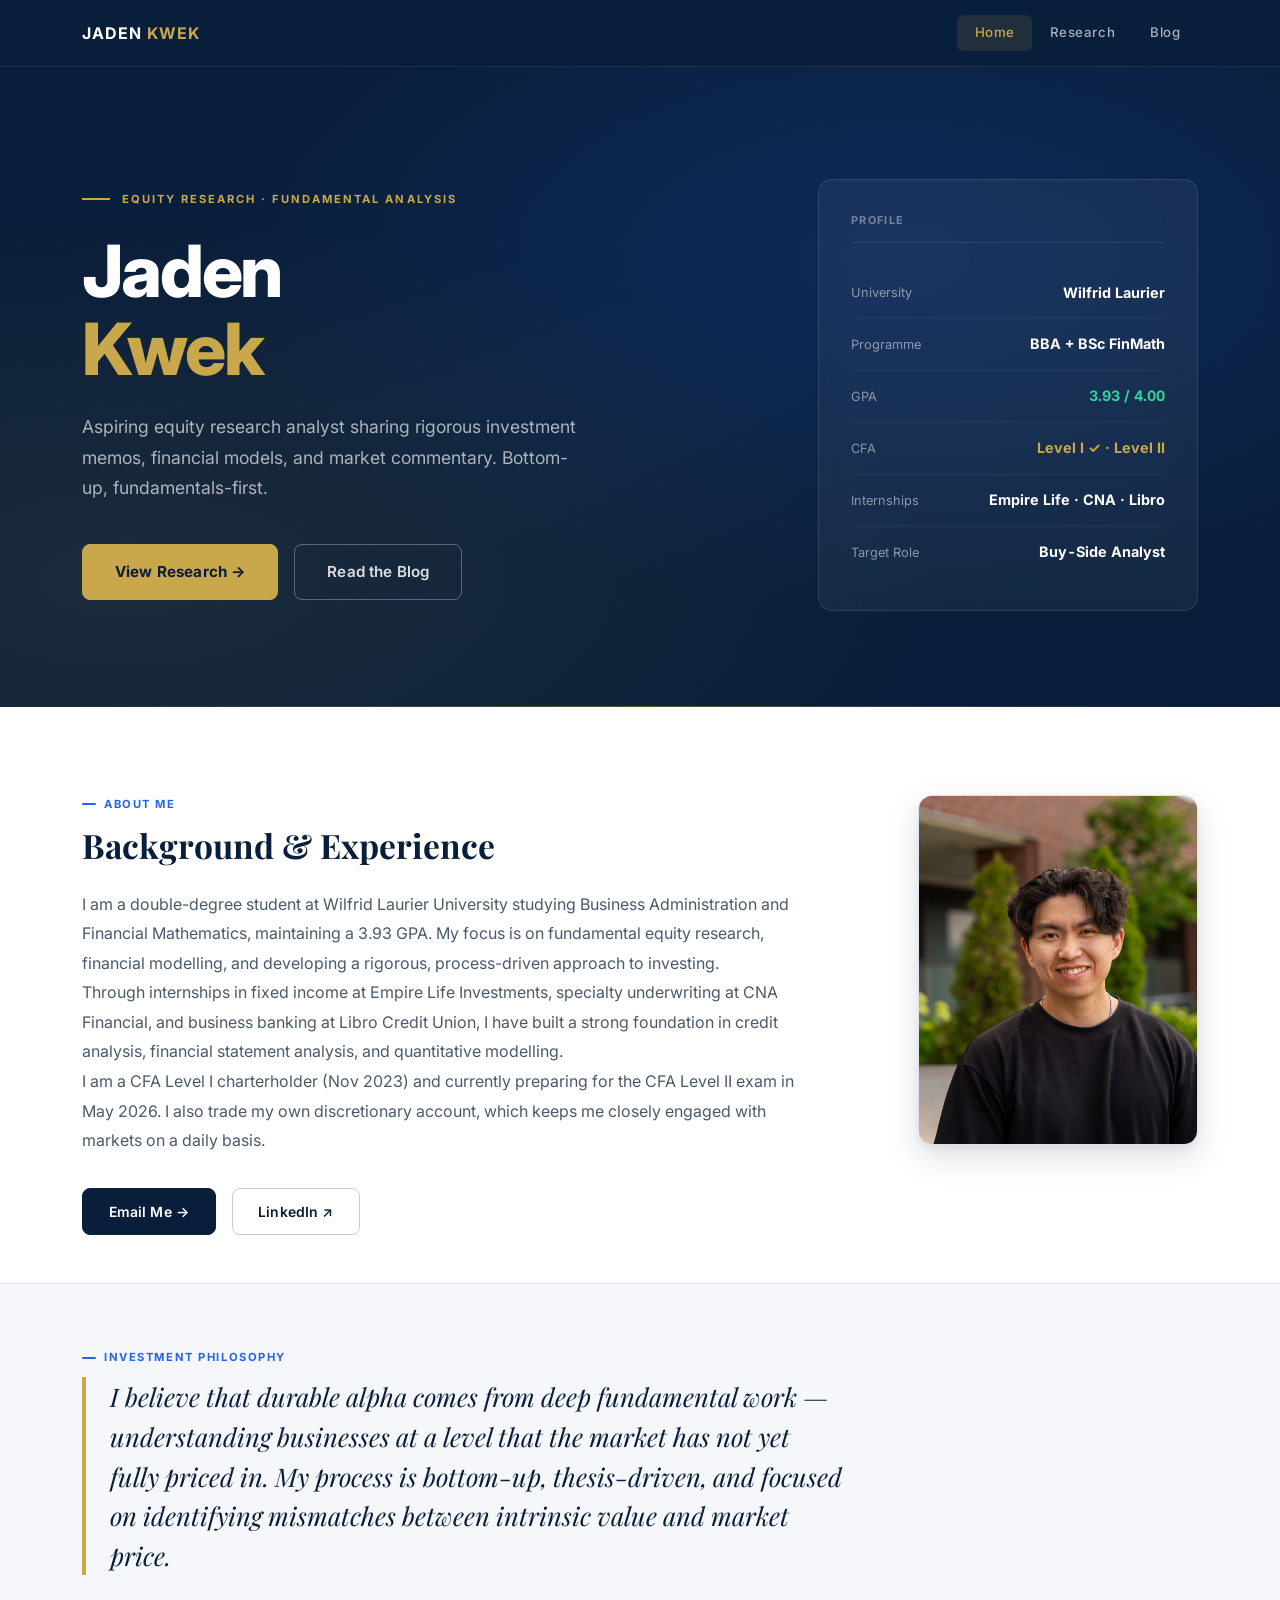
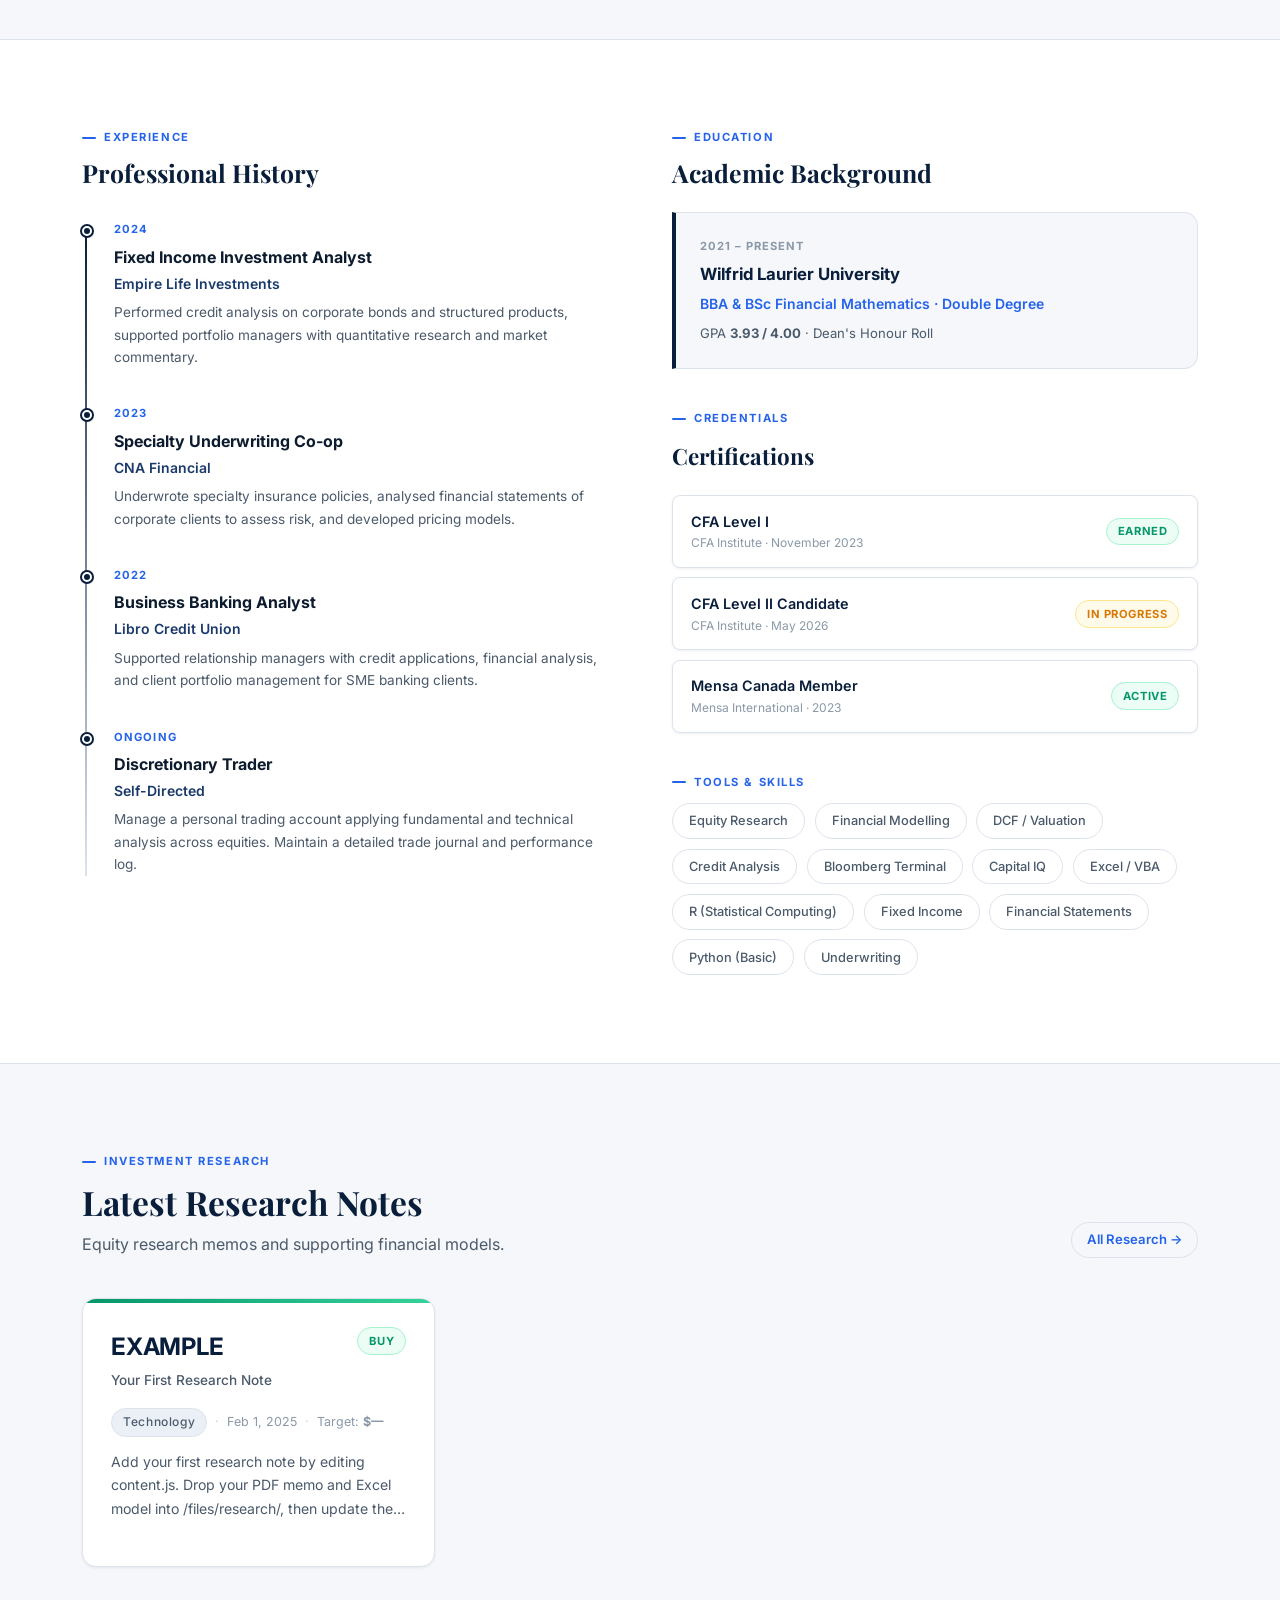
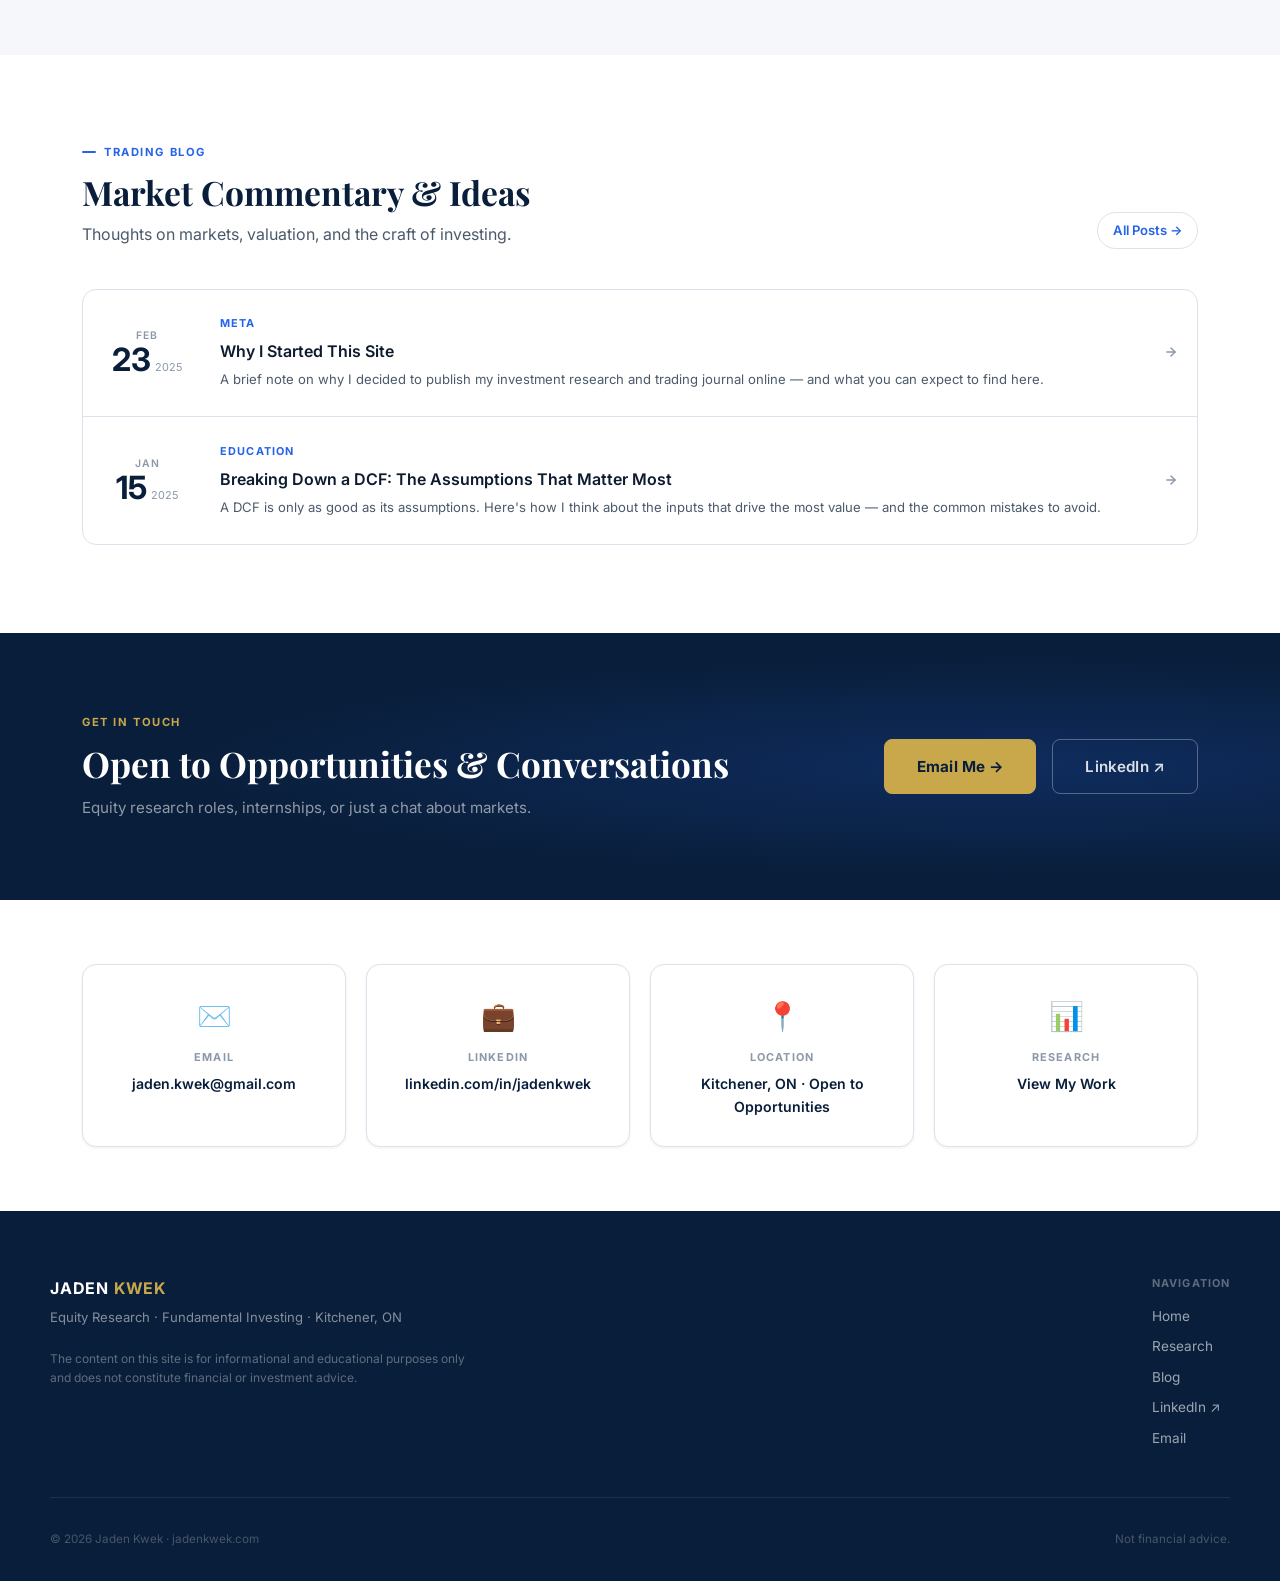
==== about.html @ 888ce2a8 "Initial commit — jadenkwek.com portfolio site" ====
<!DOCTYPE html>
<html lang="en">
<head>
  <meta charset="UTF-8" />
  <meta http-equiv="refresh" content="0; url=index.html" />
  <title>Redirecting — Jaden Kwek</title>
  <link rel="canonical" href="index.html" />
</head>
<body>
  <p>Redirecting to <a href="index.html">jadenkwek.com</a>…</p>
  <script>window.location.replace('index.html');</script>
</body>
</html>
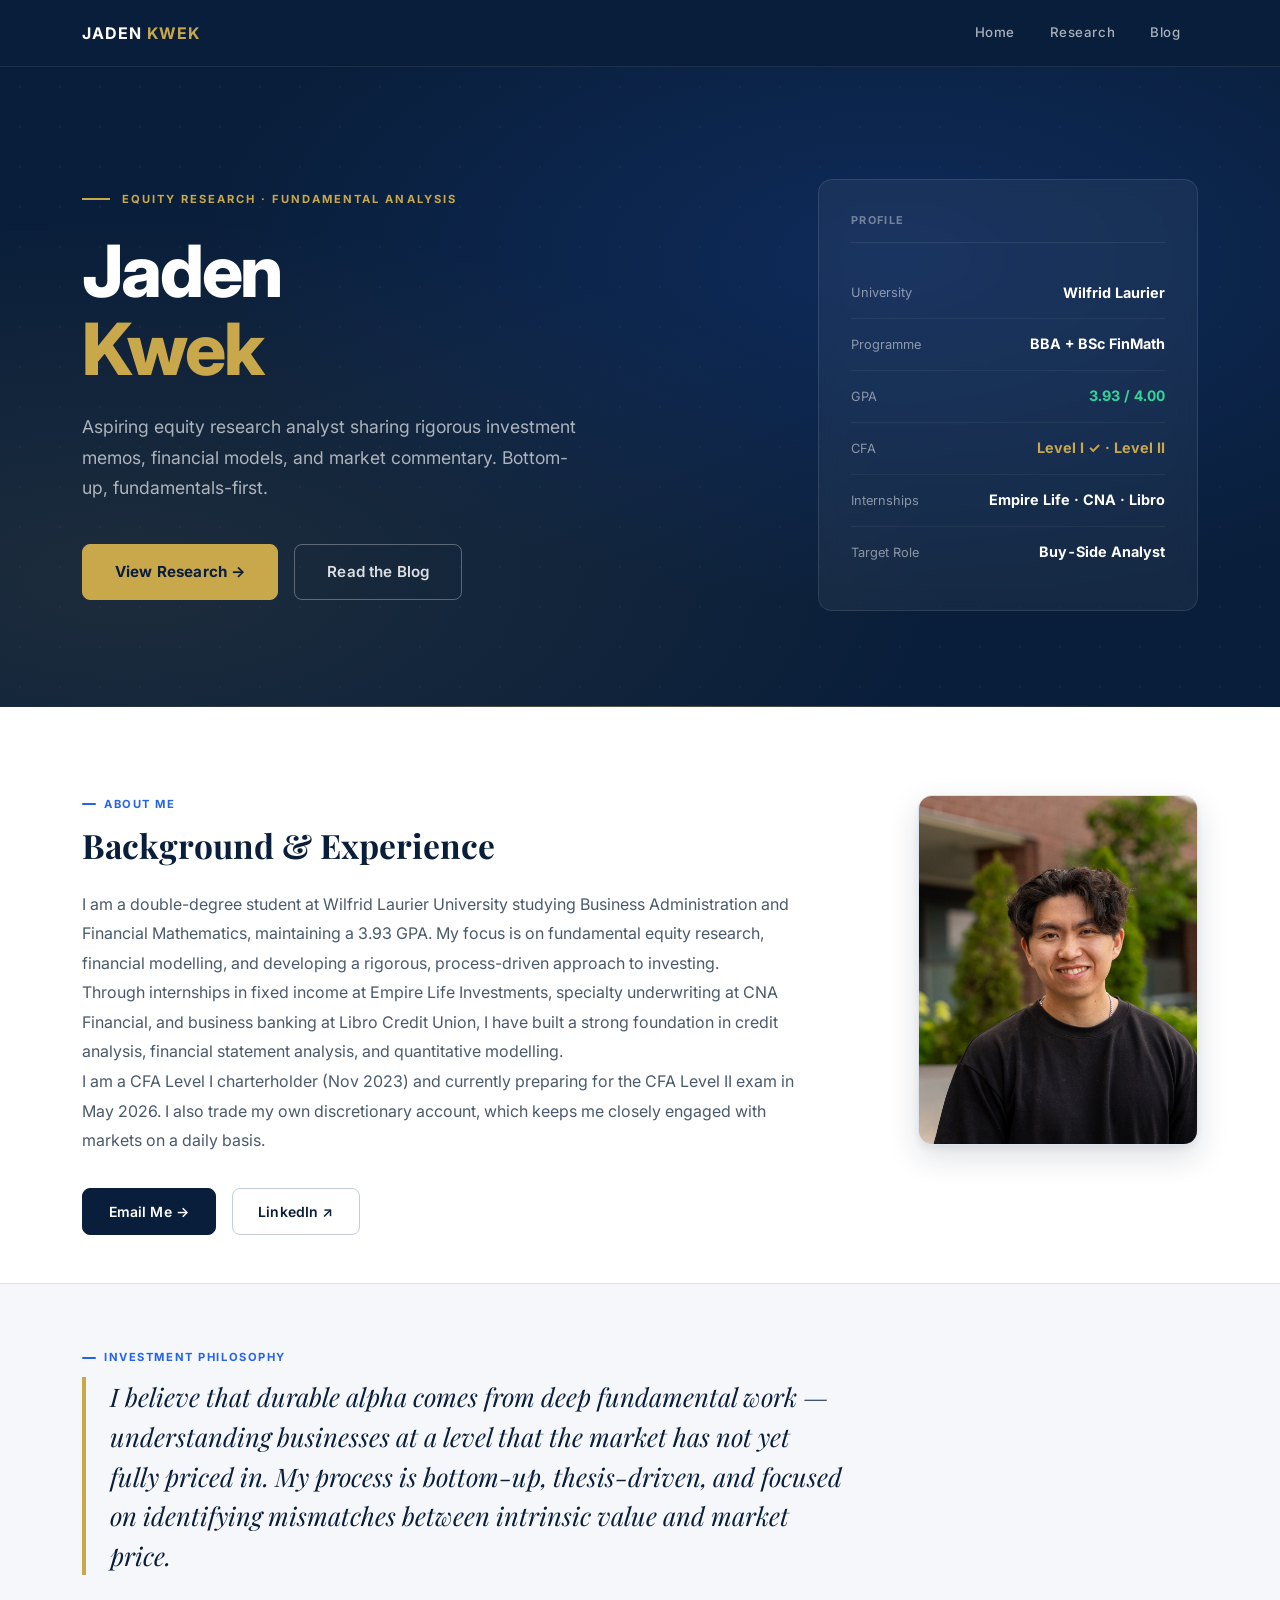
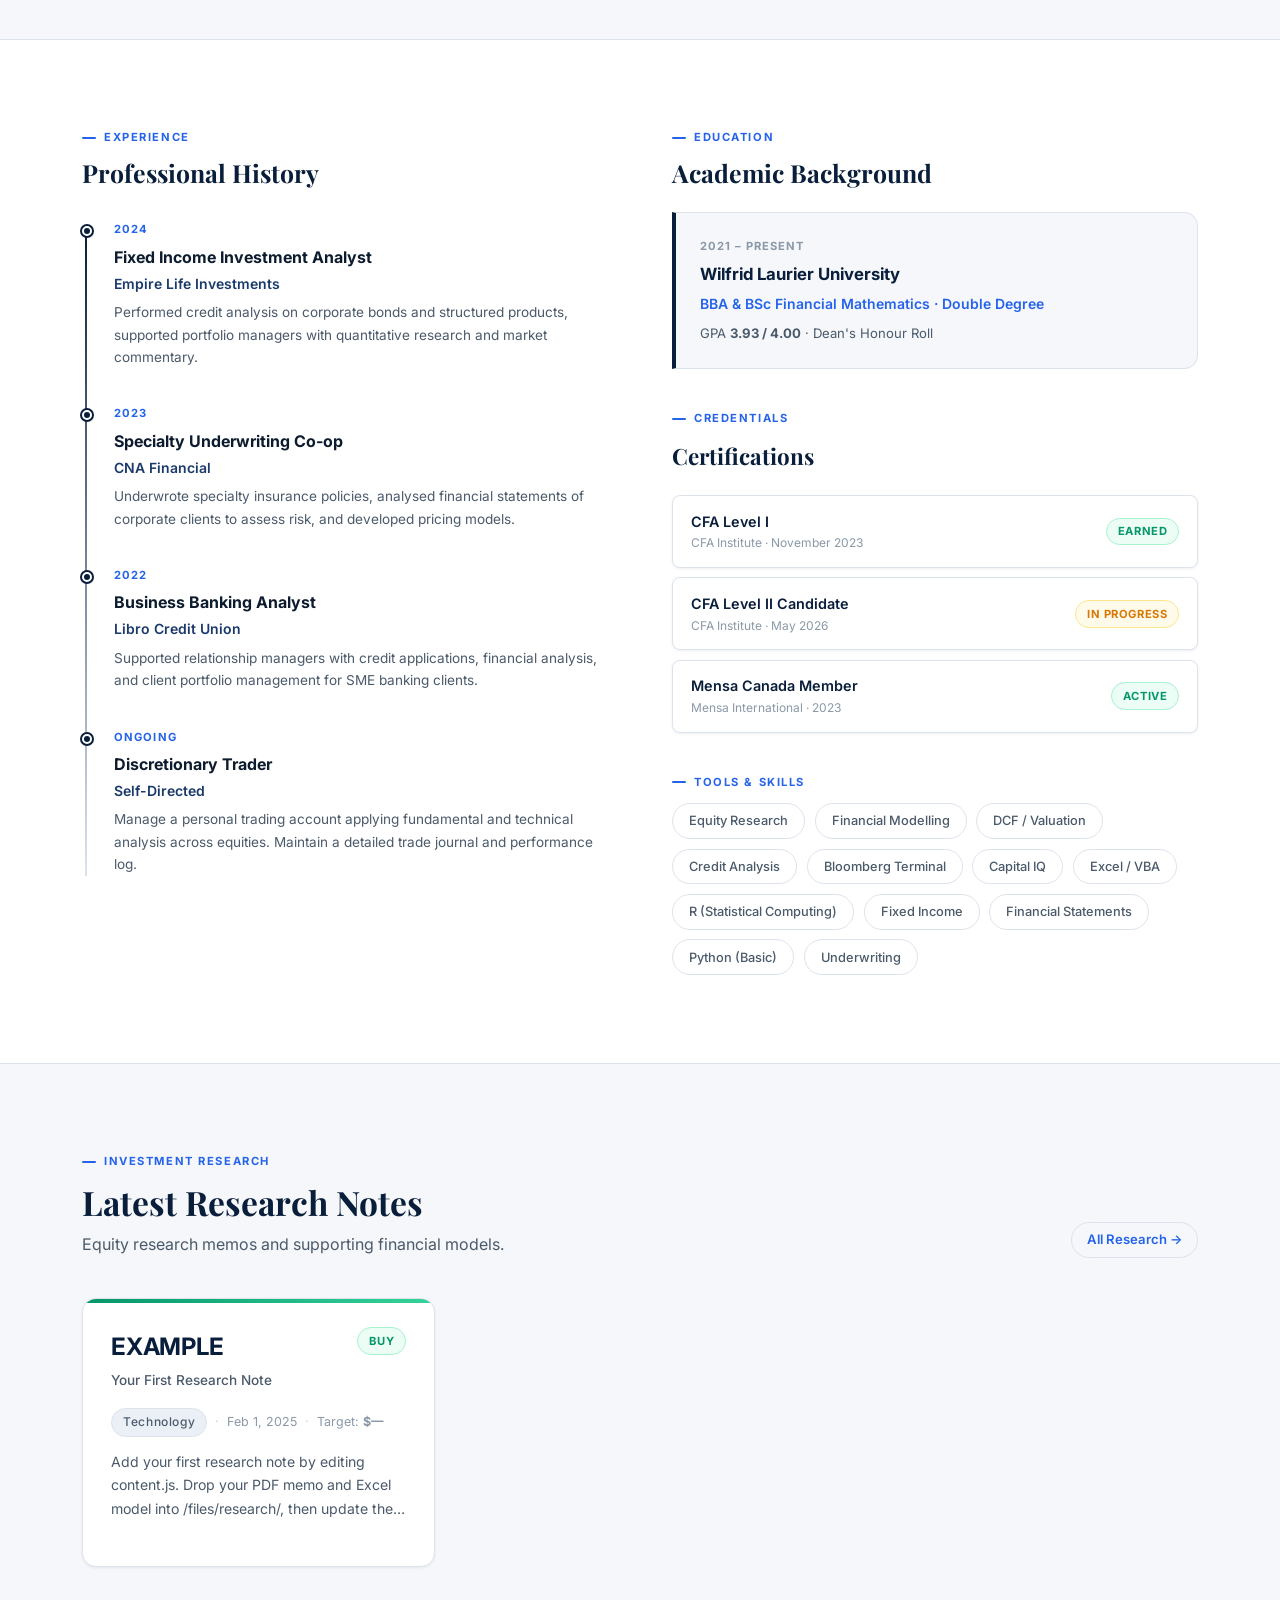
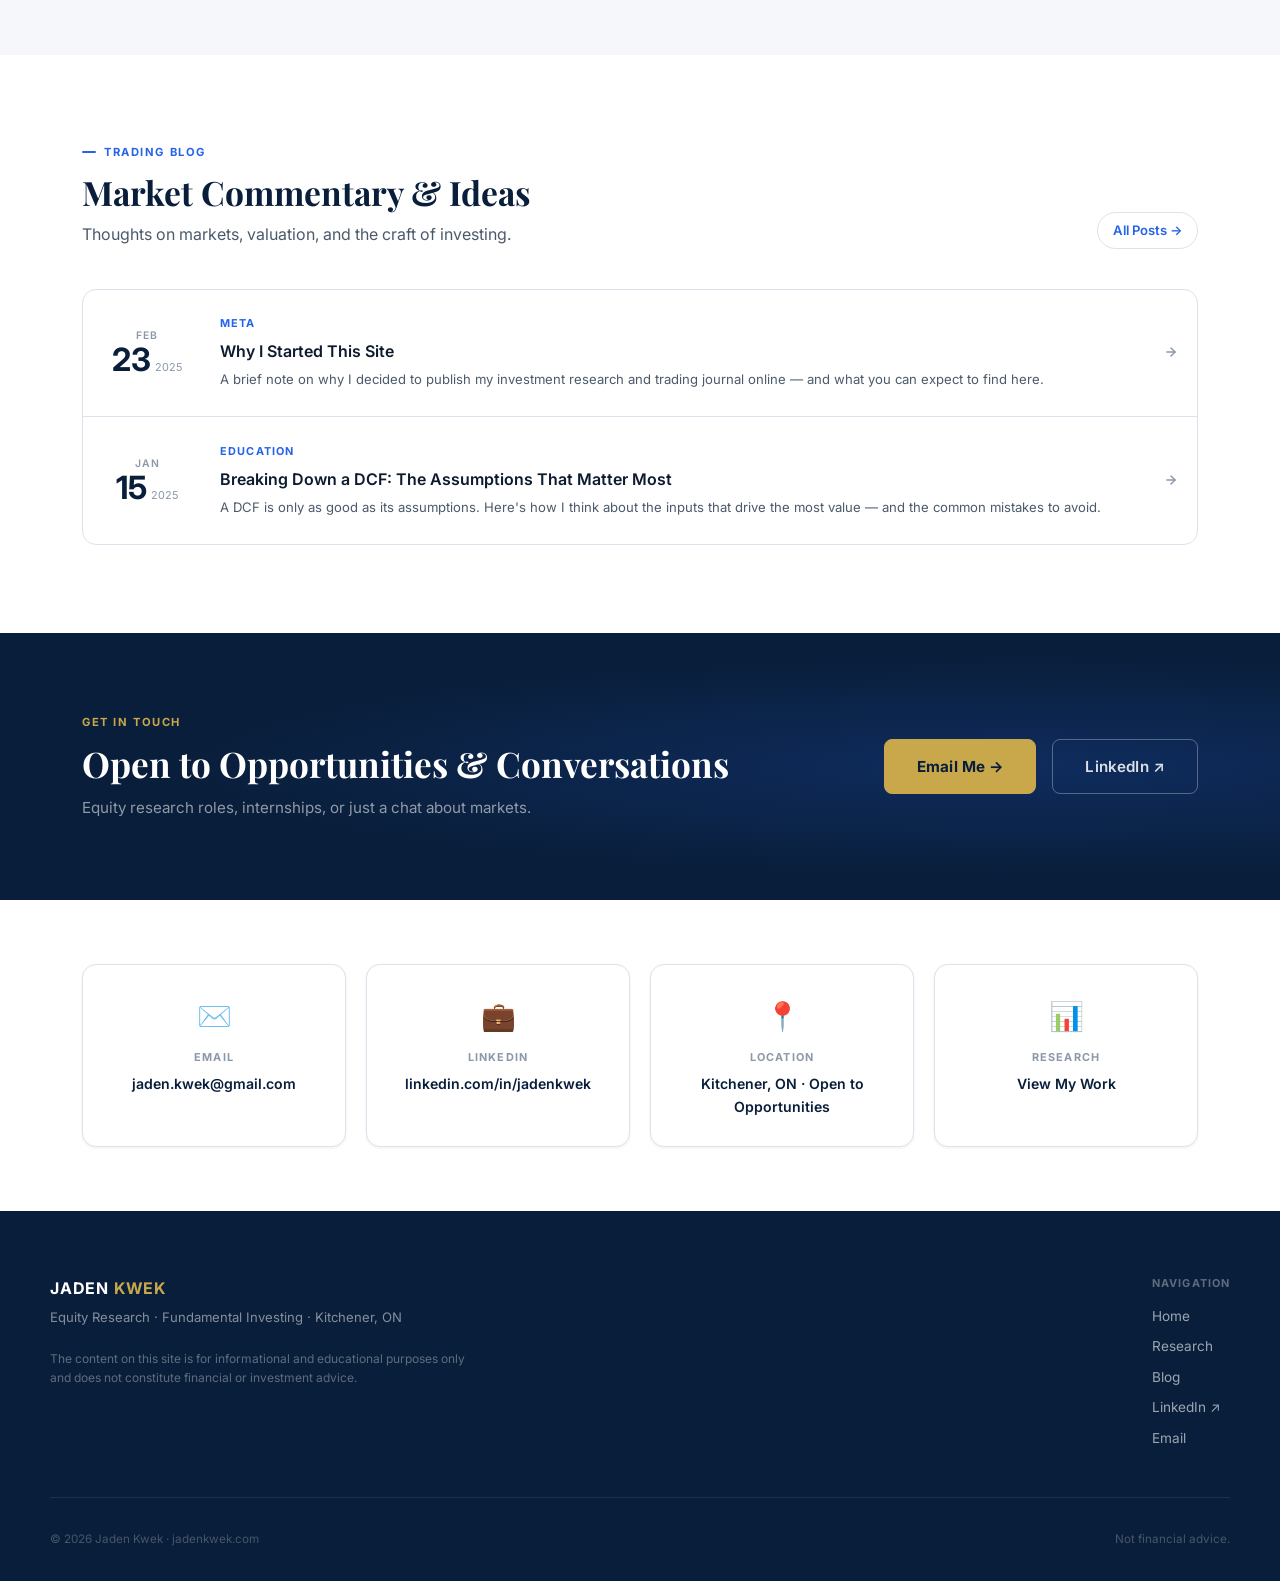
==== commit a222df81: "clean home URL — use / instead of index.html" ====
--- a/about.html
+++ b/about.html
@@ -2,12 +2,12 @@
 <html lang="en">
 <head>
   <meta charset="UTF-8" />
-  <meta http-equiv="refresh" content="0; url=index.html" />
+  <meta http-equiv="refresh" content="0; url=/" />
   <title>Redirecting — Jaden Kwek</title>
-  <link rel="canonical" href="index.html" />
+  <link rel="canonical" href="/" />
 </head>
 <body>
-  <p>Redirecting to <a href="index.html">jadenkwek.com</a>…</p>
-  <script>window.location.replace('index.html');</script>
+  <p>Redirecting to <a href="/">jadenkwek.com</a>…</p>
+  <script>window.location.replace('/');</script>
 </body>
 </html>
